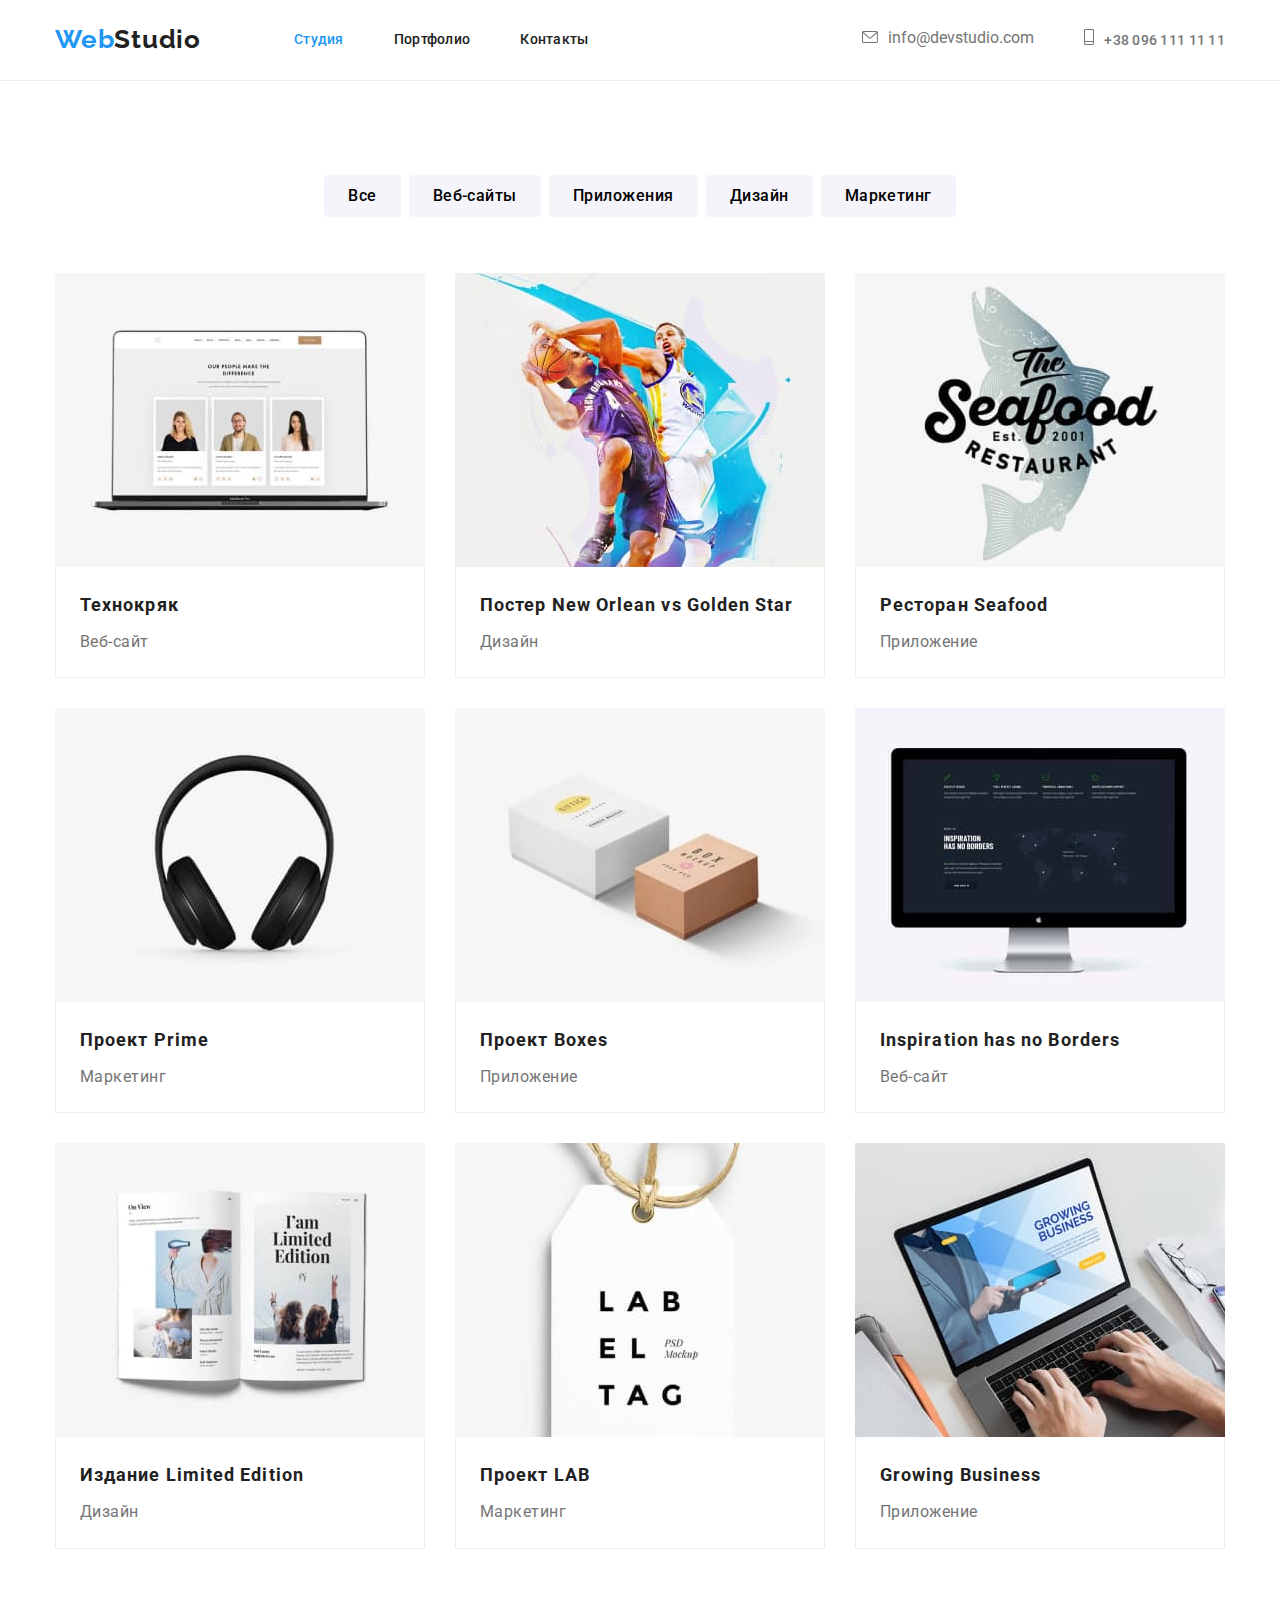
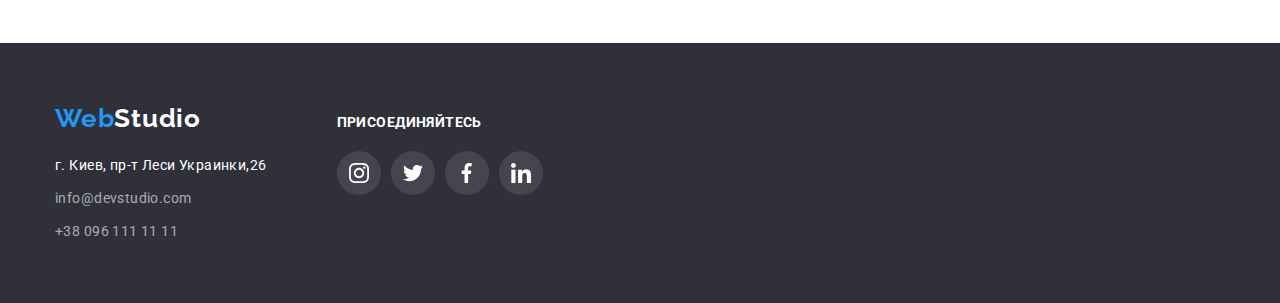
==== portfolio.html @ 0d08acb4 "homework 4 is ready" ====
<!DOCTYPE html>
<html lang="ru">

<head>
    <meta charset="UTF-8">
    <meta http-equiv="X-UA-Compatible" content="IE=edge">
    <meta name="viewport" content="width=device-width, initial-scale=1.0">
    <title>Портфолио</title>
    <link rel="preconnect" href="https://fonts.googleapis.com">
    <link rel="preconnect" href="https://fonts.gstatic.com" crossorigin>
    <link
        href="https://fonts.googleapis.com/css2?family=Raleway:wght@700&family=Roboto:wght@400;500;700;900&display=swap"
        rel="stylesheet" />
    <link rel="stylesheet" href="https://cdnjs.cloudflare.com/ajax/libs/modern-normalize/1.0.0/modern-normalize.min.css" />
    <link rel="stylesheet" href="./css/styles.css" />
</head>

<body>
    <header class="page-header">
        <div class="container page-header-container">
            <nav class="nav-header">
                <a class="logo current" href="./index.html">Web<span class="logo-studio logo">Studio</span></a>
                <ul class="list menu">
                    <li class="link-nav"><a class="link menu-link current" href="./index.html">Студия</a></li>
                    <li class="link-nav"><a class="link menu-link" href="./portfolio.html">Портфолио</a></li>
                    <li class="link-nav"><a class="link menu-link" href="/">Контакты</a></li>
                </ul>
            </nav>
            <ul class="list head-adress">
                <li class="address-item"><a class="link address-link" href="mailto:info@devstudio.com">
                        <svg class="address-link-icon" width="16px" height="12px" fill="#757575">
                            <use href="./img/sprite.svg#icon-mail"></use>
                        </svg>info@devstudio.com</a></li>
                <li class="address-item"><a class="link page-header-phone" href="tel:+380961111111"><svg
                            class="address-link-icon" width="10px" height="16px">
                            <use href="./img/sprite.svg#icon-phone"></use>
                        </svg>+38 096 111 11 11</a></li>
            </ul>
        </div>
    </header>

    <main>
        <section class="section"><div class="container">
           
            <h1 class="hidden">Навигация и портфолио</h1>

            <ul class="pages-nav-list list">
                <li class="nav-item">
                    <button class="firstbtn btn" type="button">Все</button>
                </li>
                <li class="nav-item">
                    <button class="secondbtn btn" type="button">Веб-сайты</button>
                </li>
                <li class="nav-item">
                    <button class="thirdbtn btn" type="button">Приложения</button>
                </li>
                <li class="nav-item">
                    <button class="fourthbtn btn" type="button">Дизайн</button>
                </li>
                <li class="nav-item">
                    <button class="fifthbtn btn" type="button">Маркетинг</button>
                </li>
            </ul>
            <ul class="ready-projects list">
                <li class="projects-item">
                    <img class="img" src="./img/ourpeople.jpg" alt="three people" width="370">
                    <div class="projects-box">
                        <a class="projects-box-link link" href="">
                    <h2 class="ready-projects-title heading">Технокряк</h2>
                    <p class="projects-text text"> Веб-сайт</p></a>
                    </div>
                </li>
                <li class="projects-item">
                    <img src="./img/basketball.jpg" alt="basketball" width="370">
                    <div class="projects-box">
                        <a class="projects-box-link link" href="">
                    <h2 class="ready-projects-title heading">Постер New Orlean vs Golden Star</h2>
                    <p class="projects-text text">Дизайн</p></a>
                    </div>
                </li>
                <li class="projects-item">
                    <img src="./img/seafood.jpg" alt="seafood" width="370">
                    <div class="projects-box">
                        <a class="projects-box-link link" href="">
                    <h2 class="ready-projects-title heading">Ресторан Seafood</h2>
                    <p class="projects-text text">Приложение</p></a>
                    </div>
                </li>
                <li class="projects-item">
                    <img src="./img/headphones.jpg" alt="headphones" width="370">
                    <div class="projects-box">
                        <a class="projects-box-link link" href="">
                    <h2 class="ready-projects-title heading">Проект Prime</h2>
                    <p class="projects-text text">Маркетинг</p></a>
                    </div>
                </li>
                <li class="projects-item">
                    <img src="./img/projectboxes.jpg" alt="boxes" width="370">
                    <div class="projects-box">
                        <a class="projects-box-link link" href="">
                    <h2 class="ready-projects-title heading">Проект Boxes</h2>
                    <p class="projects-text text">Приложение</p></a>
                    </div>
                </li>
                <li class="projects-item">
                    <img src="./img/screen.jpg" alt="blackscreen" width="370">
                    <div class="projects-box">
                        <a class="projects-box-link link" href="">
                    <h2 class="ready-projects-title heading">Inspiration has no Borders</h2>
                    <p class="projects-text text">Веб-сайт</p></a>
                    </div>
                </li>
                <li class="projects-item">
                    <img src="./img/journal.jpg" alt="journal" width="370">
                    <div class="projects-box">
                        <a class="projects-box-link link" href="">
                    <h2 class="ready-projects-title heading">Издание Limited Edition</h2>
                    <p class="projects-text text">Дизайн</p></a>
                    </div>
                </li>
                <li class="projects-item">
                    <img src="./img/label.jpg" alt="label" width="370">
                    <div class="projects-box">
                        <a class="projects-box-link link" href="">
                    <h2 class="ready-projects-title heading">Проект LAB</h2>
                    <p class="projects-text text">Маркетинг</p></a>
                    </div>
                </li>
                <li class="projects-item">
                    <img src="./img/notebook.jpg" alt="notebook" width="370">
                    <div class="projects-box">
                        <a class="projects-box-link link" href="">
                    <h2 class="ready-projects-title heading">Growing Business</h2>
                    <p class="projects-text text">Приложение</p></a>
                    </div>
                </li>
            </ul>
    </div>
        </section>
    </main>

    <footer class="footer">
        <div class="container container-box">
            <div class="footer-left">
                <a class="logo" href="./index.html">Web<span class="logo-footer">Studio</span></a>
                <address class="footer-address">
                    <ul class="footer-list">
                        <li class="footer-item">
                            <a class="link link-address" href="https://bit.ly/3O5jqAV" target="_blank"
                                rel="noopener noreferrer">г. Киев, пр-т Леси Украинки,26</a>
                        </li>
                        <li class="footer-item">
                            <a class="link link-footer" href="mailto:info@devstudio.com">info@devstudio.com</a>
                        </li>
                        <li class="footer-item">
                            <a class="link link-footer" href="tel:+380961111111">+38 096 111 11 11</a>
                        </li>
                    </ul>
                </address>
    
            </div>
            <div class="footer-right">
                <h2 class="footer-title">присоединяйтесь</h2>
                <ul class="social-links-list list">
                    <li class="social-links-list-item">
                        <a class="social-links-list-link footer-social-link" href="">
                            <svg class="footer-social-link-icon" width="20" height="20">
                                <use href="./img/sprite.svg#icon-instagram-2"></use>
                            </svg>
                        </a>
                    </li>
                    <li class="social-links-list-item">
                        <a class="social-links-list-link footer-social-link" href="">
                            <svg class="footer-social-link-icon" width="20" height="20">
                                <use href="./img/sprite.svg#icon-twitter"></use>
                            </svg>
                        </a>
                    </li>
                    <li class="social-links-list-item">
                        <a class="social-links-list-link footer-social-link" href="">
                            <svg class="footer-social-link-icon" width="20" height="20">
                                <use href="./img/sprite.svg#icon-facebook"></use>
                            </svg>
                        </a>
                    </li>
                    <li class="social-links-list-item">
                        <a class="social-links-list-link footer-social-link" href="">
                            <svg class="footer-social-link-icon" width="20" height="20">
                                <use href="./img/sprite.svg#icon-linkedin-1"></use>
                            </svg>
                        </a>
                    </li>
                </ul>
            </div>
        </div>
    </footer>
</body>
</html>
---- css/styles.css ----
:root {
    --primary-text-color: #212121;
    --accent-color:#2196F3;
    --secondary-text-color:#FFFFFF;
    --accent-text-color:#757575;
}

body {
    font-family: Roboto, sans-serif;
    color: var(--primary-text-color);
    background-color: var(--secondary-text-color);
}
h1, h2,h3,p {
margin-top: 0;
margin-bottom: 0;
}
ul, ol {
margin-top: 0;
margin-bottom: 0;
padding-left: 0;
}
.container {
    width: 1200px;
    margin:0 auto;
   /*outline: 1px solid green; */
   padding-left: 15px;
    padding-right: 15px;
}
.section {
    padding-top: 94px;
    padding-bottom: 94px;
}

.list {
    list-style: none;
    display: flex;
    flex-wrap: wrap;
}

.link {
    text-decoration: none;
}

.link:hover,
.link:focus {
    color: var(--secondary-text-color);
}
.title {
    margin-bottom: 50px;
    font-weight: 700;
    font-size: 36px;
    line-height: 1.17;
    text-align: center;
    letter-spacing: 0.03em;
    color: var(--primary-text-color);
}
.hidden {
    position: absolute;
    width: 1px;
    height: 1px;
    margin: -1px;
    border: 0;
    padding: 0;
    white-space: nowrap;
    overflow: hidden;
    clip: rect(0 0 0 0);
    clip-path: inset(100%);
}


/*header section*/

.page-header {
    border-bottom: 1px solid #ECECEC;
}
.page-header-container {
    display: flex;
    align-items: center;
    height: 80px;
    padding-top: 24px;
    padding-bottom: 25px;
}
.nav-header {
    display: flex;
    align-items: center;
    
}
.adress-container {
    display: flex;
    margin-left: auto;
}

.logo {
    text-decoration: none;
    color:var(--accent-color);
    font-family: "Raleway", sans-serif;
    font-size: 26px;
    letter-spacing: 0.03em;
    line-height: 1.2;
    font-weight: 700; 
}
.logo-studio {
    color: var(--primary-text-color);
}
.menu {
    margin-left: 93px;
}
.link-nav:not(:last-child) {
    margin-right: 50px;
}
.menu .menu-link.current {
    color: var(--accent-color);
}
.menu-link {
    font-weight: 500;
    font-size: 14px;
    line-height: 1.14;
    letter-spacing: 0.02em;
    color: var(--primary-text-color);
}
.menu-link:hover,
.menu-link:focus {
    color:var(--accent-color);
}
.head-adress {
    margin-left: auto;
}
.address-link {
    color: var(--accent-text-color);
}
.address-item + .address-item {
    margin-left: 50px;   
}
.address-link:hover, .address-link:focus {
color: var(--accent-color);
fill: var(--accent-text-color);
}
.address-link-icon {
    margin-right: 10px;
    fill: var(--accent-text-color);
}
.address-link-icon:hover, 
.address-link-icon:focus {
    fill: var(--accent-color);
}
.page-header-phone {
    font-weight: 500;
    font-size: 14px;
    line-height: 1.14;
    letter-spacing: 0.02em;
    color: var(--accent-text-color);
}
.page-header-phone:hover,
.page-header-phone:focus {
    color: var(--accent-color);
}


/* hero section*/

.modal-btn {
    min-width: 140px;
    box-shadow: 0px 4px 4px rgba(0, 0, 0, 0.15);
    font-weight: 700;
    font-size: 16px;
    line-height: 1.88;
    text-align: center;
    letter-spacing: 0.06em;
    color: var(--secondary-text-color);
    background-color: var(--accent-color);
    cursor: pointer;
    border-color: transparent;
    border-radius: 4px;
    padding: 10px 32px;
}

.central-inscription {
    margin: 0 auto 30px auto;
    font-weight: 900;
    font-size: 44px;
    line-height: 1.36;
    letter-spacing: 0.06em;
    text-transform: uppercase;
    color: var(--secondary-text-color);
    width: 696px;  
} 
.central-section {
    background: #2F303A;
    text-align: center;
    padding-top: 200px;
    padding-bottom: 200px;
    background-image: linear-gradient(rgba(47, 48, 58, 0.4), rgba(47, 48, 58, 0.4)), url("../img/hero/peopletalking.jpg");
    background-size: cover;
}


/*  particular qualities section  */


.particul-title {
    margin-bottom: 10px;
    font-weight: 700;
    font-size: 14px;
    line-height: 1.14;
    letter-spacing: 0.03em;
    text-transform: uppercase;   
}
.particul-text {
    font-size: 14px;
    line-height: 1.7;
    letter-spacing: 0.03em;
    color: var(--accent-text-color);
}
.particul-item {
    width: 270px;
}
.particul-item:not(:nth-child(4n)) {
    margin-right: 30px;
}
.particul-list-icon-container {
    display: flex;
    align-items: center;
    justify-content: center;
    width: 270px;
    height: 120px;
    margin-bottom: 30px;
    background: #F5F4FA;
    border-radius: 4px;
    padding-top: 30px;
    padding-bottom: 30px;
}


/* what are we doing section*/

.what-are-we-doing {
    padding-top: 0;
}
.what-img:not(:last-child) {
    margin-right: 30px;
}
img {
    display: block;
    max-width: 100%;
    height: auto;
}


/* Our team section*/


.team {
    background-color: #F5F4FA;
}

.team-list-name {
    font-weight: 500;
    font-size: 16px;
    line-height: 1.2;
    text-align: center;
    letter-spacing: 0.03em;
    color: var(--primary-text-color);
    margin-bottom: 10px;
}
.team-list-post {
    font-size: 16px;
    line-height: 1.2;
    text-align: center;
    letter-spacing: 0.03em;
    color: var(--accent-text-color);
    margin-bottom: 16px;
}
.team-list-item {
    background-color: var(--secondary-text-color);
    border-radius: 0px 0px 4px 4px;
    box-shadow: 0px 1px 3px rgba(0, 0, 0, 0.12), 0px 1px 1px rgba(0, 0, 0, 0.14), 0px 2px 1px rgba(0, 0, 0, 0.2);
    }
.team-list-item:not(:nth-child(4n)) {
    margin-right: 30px;
}
.team-item-text {
    padding-top: 30px;
    padding-bottom: 30px;
}
.social-list {
    display: flex;
    justify-content: center;
}
.social-list-link {
    display: flex;
    align-items: center;
    justify-content: center;
    width: 100%;
    height: 100%;
    border-radius: 50%;
    background-color: var(--secondary-text-color);
}
.social-list-item:not(:last-child) {
    margin-right: 10px;
}
.social-list-item {
    width: 44px;
    height: 44px;
}
.social-list-icon {
    fill: #afb1b8;
}
.social-list-link:hover,
.social-list-link:focus {
    background-color: var(--accent-color);
}
.social-list-link:hover .social-list-icon,
.social-list-link:focus .social-list-icon {
    fill: var(--secondary-text-color);
}

/*  OUR CLIENTS  */

.clients-list {
    display: flex;
    justify-content: center;
}

.clients-list-item {
    width: 170px;
    height: 92px;
}

.clients-list-item:not(:nth-child(6n)) {
    margin-right: 30px;
}

.clients-list-link {
    display: flex;
    align-items: center;
    justify-content: center;
    width: 100%;
    height: 100%;
    border: 1px solid #AFB1B8;
    border-radius: 4px;
}

.clients-list-link:hover,
.clients-list-link:focus {
    border: 1px solid var(--accent-color);
}
.client-logo {
    fill: #afb1b8;
}
.client-logo:hover,
.client-logo:focus {
    fill: var(--accent-color);
}

/*footer section*/

.container-box {
    display: flex;
    align-items:baseline;
}
.footer {
    background-color: #2F303A;
    padding-top: 60px;
    padding-bottom: 60px;
}
.logo-footer {
    color: var(--secondary-text-color);
    margin-bottom: 20px;
}
.link-footer {  
    font-style: normal;
    font-size: 14px;
    line-height: 1.7;
    letter-spacing: 0.03em;
    color:rgba(255, 255, 255, 0.6);;
}
.link-address {
    font-style: normal;
    font-size: 14px;
    line-height: 1.7;
    letter-spacing: 0.03em;
    color: var(--secondary-text-color);
}
.footer-item:not(:last-child) {
    margin-bottom: 9px;
}
.footer-address {
    margin-top: 20px;
}
.footer-list {
    list-style: none;
}
.footer-title {
    margin-bottom: 20px;
    font-size: 14px;
    line-height: 1.14;
    letter-spacing: 0.03em;
    text-transform: uppercase;
    color: var(--secondary-text-color);
}
.footer-right {
    display: flex;  
    flex-direction: column;
    margin-left: 70px;
}
.footer-social-link {
    background-color: rgba(255, 255, 255, 0.1);  
    color: var(--secondary-text-color);
}

.footer-social-link:hover,
.footer-social-link:focus {
    background-color: var(--accent-color);
}

.footer-social-link-icon {
    fill: var(--secondary-text-color);
}
.social-links-list-item:not(:last-child) {
    margin-right: 10px; 
}
.social-links-list-link {
    display: flex;
    align-items: center;
    justify-content: center;
    width: 44px;
    height: 44px;
    border-radius: 50%;
    background-color: rgba(255, 255, 255, 0.1);
}


/*=======Styles for Portfolio=======*/


.ready-projects {
    display: flex;
    flex-wrap: wrap;
} 
.projects {
    background-color:var(--secondary-text-color);
}
.address-link {
    color:  var(--accent-text-color);
}
.btn {
    font-family: inherit;
    font-weight: 500;
     font-size: 16px;
    line-height: 1.6;
    text-align: center;
    letter-spacing: 0.03em;
    cursor: pointer;
     padding: 6px 22px;
     border-radius: 4px;
     border-color: transparent;
    background-color: #F5F4FA;
}

.btn:hover, .btn:focus {
    box-shadow: 0px 3px 1px rgba(0, 0, 0, 0.1), 0px 1px 2px rgba(0, 0, 0, 0.08), 0px 2px 2px rgba(0, 0, 0, 0.12);
    color: var(--secondary-text-color);
    background-color: var(--accent-color);
}
.heading {
    font-weight: 700;
     font-size: 18px;
    line-height: 2;
    letter-spacing: 0.06em;
    color: var(--primary-text-color);
    margin-bottom: 4px;
}
.text {
    font-weight: 400;
    font-size: 16px;
    line-height: 1.9;
    letter-spacing: 0.03em;
    color: var(--accent-text-color);
}
.projects-box {
    padding: 20px 24px;
    border: 1px solid #EEEEEE;
    border-top: 0;

}

.pages-nav-list {
    display: flex;
    justify-content: center;
    margin-bottom: 56px; 
}
.nav-buttons {
    padding-top: 94px;
    padding-bottom: 94px;
}
.nav-item:not(:last-child) {
    margin-right: 8px;
}
.ready-projects {
    display: flex;
    flex-wrap: wrap;
}
.projects-item {
    width: calc((100% - 60px) / 3);
}
.projects-item:not(:nth-child(3n)) {
    margin-right: 30px;
}
.projects-item:not(:nth-last-child(-n + 3)) {
    margin-bottom: 30px;
}
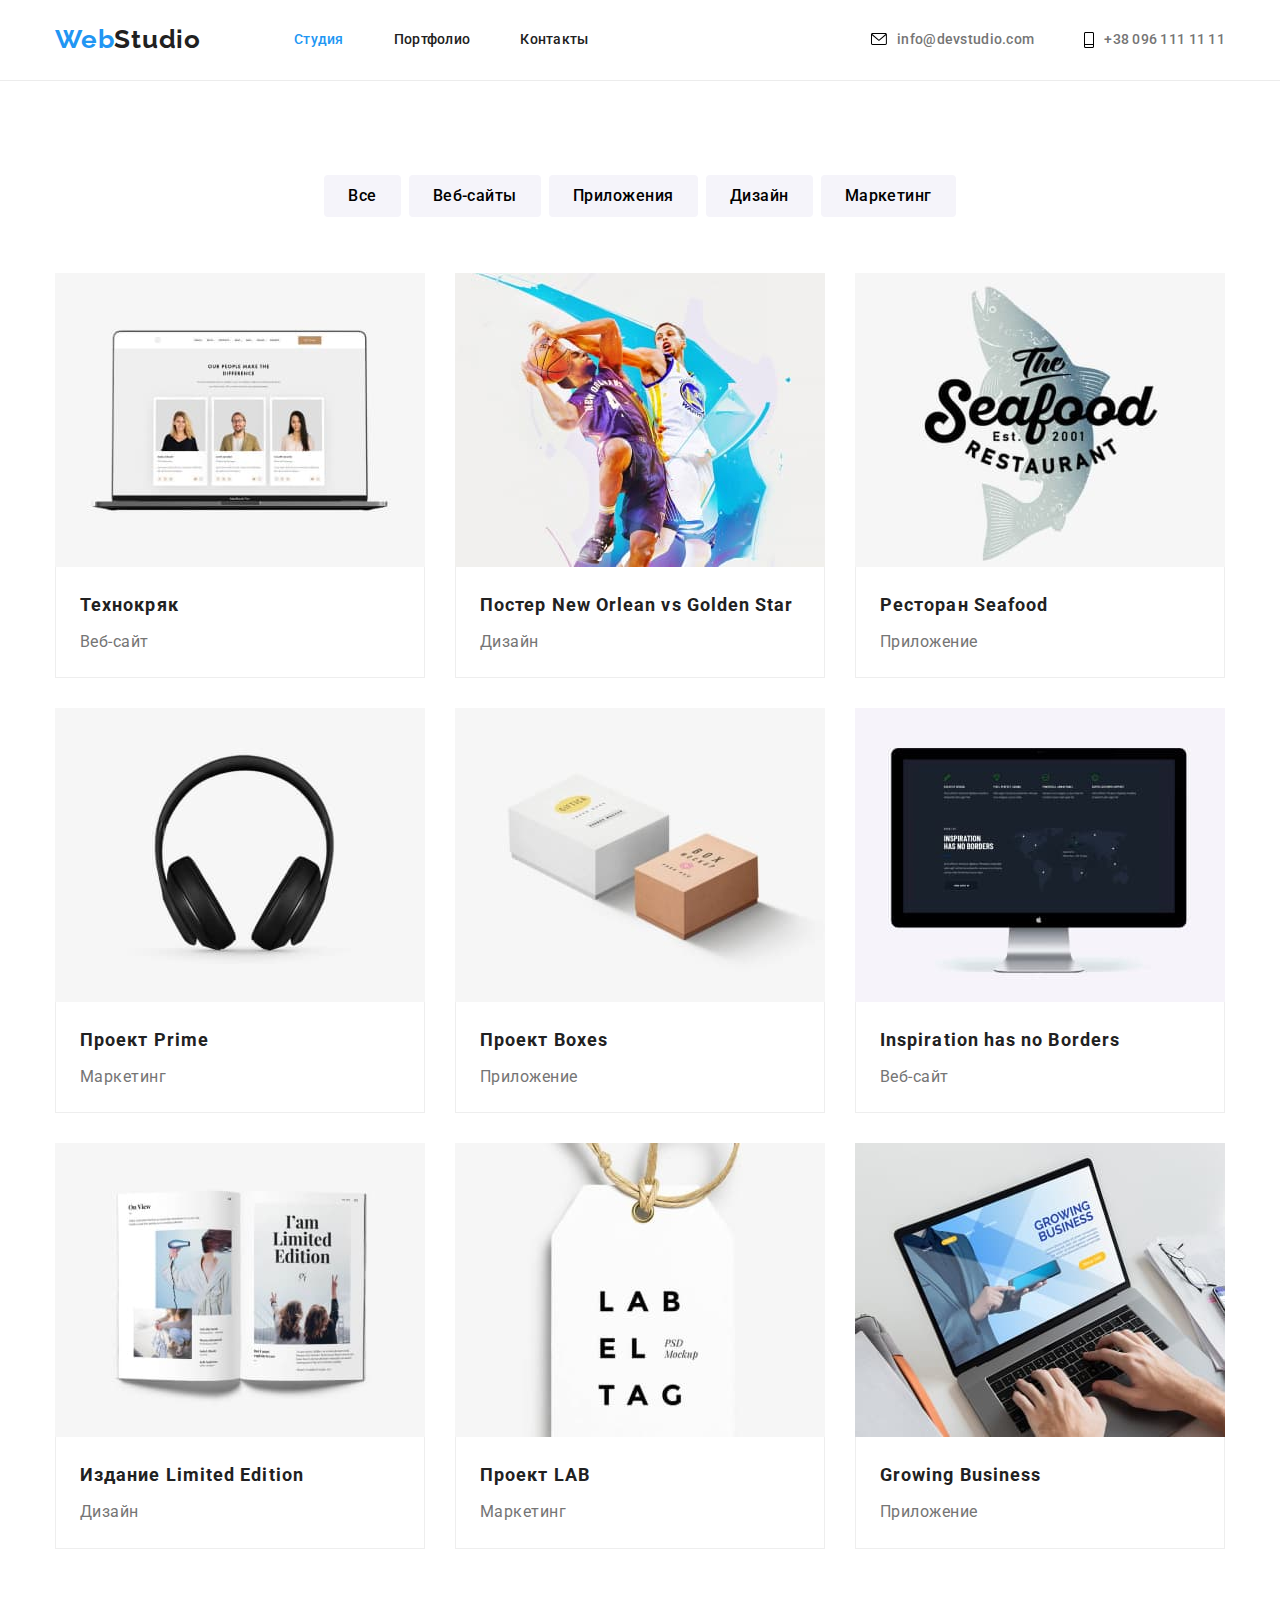
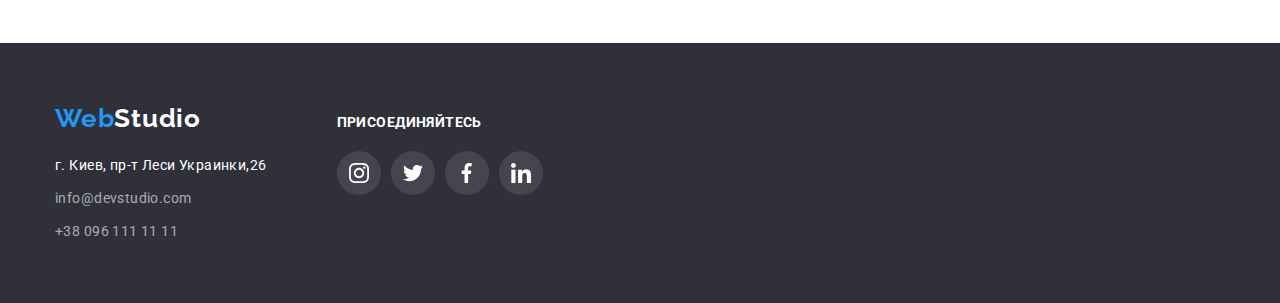
==== commit 107fb174: "update homework 4" ====
--- a/portfolio.html
+++ b/portfolio.html
@@ -28,10 +28,10 @@
             </nav>
             <ul class="list head-adress">
                 <li class="address-item"><a class="link address-link" href="mailto:info@devstudio.com">
-                        <svg class="address-link-icon" width="16px" height="12px" fill="#757575">
+                        <svg class="address-link-icon" width="16px" height="12px">
                             <use href="./img/sprite.svg#icon-mail"></use>
                         </svg>info@devstudio.com</a></li>
-                <li class="address-item"><a class="link page-header-phone" href="tel:+380961111111"><svg
+                <li class="address-item"><a class="link address-link" href="tel:+380961111111"><svg
                             class="address-link-icon" width="10px" height="16px">
                             <use href="./img/sprite.svg#icon-phone"></use>
                         </svg>+38 096 111 11 11</a></li>
@@ -63,76 +63,99 @@
             </ul>
             <ul class="ready-projects list">
                 <li class="projects-item">
+                    <a class="projects-box-link link" href="">
                     <img class="img" src="./img/ourpeople.jpg" alt="three people" width="370">
                     <div class="projects-box">
-                        <a class="projects-box-link link" href="">
+                        
                     <h2 class="ready-projects-title heading">Технокряк</h2>
-                    <p class="projects-text text"> Веб-сайт</p></a>
+                    <p class="projects-text text"> Веб-сайт</p>
                     </div>
-                </li>
-                <li class="projects-item">
-                    <img src="./img/basketball.jpg" alt="basketball" width="370">
-                    <div class="projects-box">
-                        <a class="projects-box-link link" href="">
+                    </a>
+                </li>
+                <li class="projects-item">
+
+<a class="projects-box-link link" href="">
+                        <img src="./img/basketball.jpg" alt="basketball" width="370">
+                    <div class="projects-box">
+                        
                     <h2 class="ready-projects-title heading">Постер New Orlean vs Golden Star</h2>
-                    <p class="projects-text text">Дизайн</p></a>
-                    </div>
-                </li>
-                <li class="projects-item">
-                    <img src="./img/seafood.jpg" alt="seafood" width="370">
-                    <div class="projects-box">
-                        <a class="projects-box-link link" href="">
+                    <p class="projects-text text">Дизайн</p>
+                              </div></a>
+                </li>
+   
+                <li class="projects-item">
+
+<a class="projects-box-link link" href="">
+                        <img src="./img/seafood.jpg" alt="seafood" width="370">
+                    <div class="projects-box">
+                        
                     <h2 class="ready-projects-title heading">Ресторан Seafood</h2>
-                    <p class="projects-text text">Приложение</p></a>
-                    </div>
-                </li>
-                <li class="projects-item">
-                    <img src="./img/headphones.jpg" alt="headphones" width="370">
-                    <div class="projects-box">
-                        <a class="projects-box-link link" href="">
+                    <p class="projects-text text">Приложение</p>
+                    </div></a>
+                </li>
+                <li class="projects-item">
+
+<a class="projects-box-link link" href="">
+                        <img src="./img/headphones.jpg" alt="headphones" width="370">
+                    <div class="projects-box">
+                        
                     <h2 class="ready-projects-title heading">Проект Prime</h2>
-                    <p class="projects-text text">Маркетинг</p></a>
-                    </div>
-                </li>
-                <li class="projects-item">
-                    <img src="./img/projectboxes.jpg" alt="boxes" width="370">
-                    <div class="projects-box">
-                        <a class="projects-box-link link" href="">
+                    <p class="projects-text text">Маркетинг</p>   
+                                 </div></a>
+                </li>
+
+                <li class="projects-item">
+
+<a class="projects-box-link link" href="">
+                        <img src="./img/projectboxes.jpg" alt="boxes" width="370">
+                    <div class="projects-box">
+                        
                     <h2 class="ready-projects-title heading">Проект Boxes</h2>
-                    <p class="projects-text text">Приложение</p></a>
-                    </div>
-                </li>
-                <li class="projects-item">
-                    <img src="./img/screen.jpg" alt="blackscreen" width="370">
-                    <div class="projects-box">
-                        <a class="projects-box-link link" href="">
+                    <p class="projects-text text">Приложение</p>
+                    </div></a>
+                </li>
+                <li class="projects-item">
+
+<a class="projects-box-link link" href="">
+                        <img src="./img/screen.jpg" alt="blackscreen" width="370">
+                    <div class="projects-box">
+                        
                     <h2 class="ready-projects-title heading">Inspiration has no Borders</h2>
-                    <p class="projects-text text">Веб-сайт</p></a>
-                    </div>
-                </li>
-                <li class="projects-item">
-                    <img src="./img/journal.jpg" alt="journal" width="370">
-                    <div class="projects-box">
-                        <a class="projects-box-link link" href="">
+                    <p class="projects-text text">Веб-сайт</p>
+                                  </div></a>
+                </li>
+ 
+                <li class="projects-item">
+
+<a class="projects-box-link link" href="">
+                        <img src="./img/journal.jpg" alt="journal" width="370">
+                    <div class="projects-box">
+                        
                     <h2 class="ready-projects-title heading">Издание Limited Edition</h2>
-                    <p class="projects-text text">Дизайн</p></a>
-                    </div>
-                </li>
-                <li class="projects-item">
-                    <img src="./img/label.jpg" alt="label" width="370">
-                    <div class="projects-box">
-                        <a class="projects-box-link link" href="">
+                    <p class="projects-text text">Дизайн</p>        
+                        </div></a>
+                </li>
+   
+                <li class="projects-item">
+
+<a class="projects-box-link link" href="">
+                        <img src="./img/label.jpg" alt="label" width="370">
+                    <div class="projects-box">
+                        
                     <h2 class="ready-projects-title heading">Проект LAB</h2>
-                    <p class="projects-text text">Маркетинг</p></a>
-                    </div>
-                </li>
-                <li class="projects-item">
+                    <p class="projects-text text">Маркетинг</p>     
+                        </div></a>
+                </li>
+
+                <li class="projects-item">
+                     <a class="projects-box-link link" href="">
+
                     <img src="./img/notebook.jpg" alt="notebook" width="370">
                     <div class="projects-box">
-                        <a class="projects-box-link link" href="">
+                       
                     <h2 class="ready-projects-title heading">Growing Business</h2>
-                    <p class="projects-text text">Приложение</p></a>
-                    </div>
+                    <p class="projects-text text">Приложение</p>
+                    </div></a>
                 </li>
             </ul>
     </div>
--- a/css/styles.css
+++ b/css/styles.css
@@ -125,35 +125,36 @@
 .head-adress {
     margin-left: auto;
 }
-.address-link {
-    color: var(--accent-text-color);
-}
+
 .address-item + .address-item {
     margin-left: 50px;   
 }
-.address-link:hover, .address-link:focus {
-color: var(--accent-color);
-fill: var(--accent-text-color);
-}
-.address-link-icon {
-    margin-right: 10px;
-    fill: var(--accent-text-color);
-}
-.address-link-icon:hover, 
-.address-link-icon:focus {
-    fill: var(--accent-color);
-}
-.page-header-phone {
+
+.address-link {
+    display: flex;
+    align-items: center;
     font-weight: 500;
     font-size: 14px;
     line-height: 1.14;
     letter-spacing: 0.02em;
     color: var(--accent-text-color);
-}
-.page-header-phone:hover,
-.page-header-phone:focus {
+    
+}
+
+.address-link-icon {
+    margin-right: 10px;
+  
+}
+
+.address-link:hover,
+.address-link:focus,
+.address-link-icon:hover,
+.address-link-icon.focus
+ {
     color: var(--accent-color);
-}
+    fill: var(--accent-color);
+}
+
 
 
 /* hero section*/
@@ -191,6 +192,11 @@
     padding-bottom: 200px;
     background-image: linear-gradient(rgba(47, 48, 58, 0.4), rgba(47, 48, 58, 0.4)), url("../img/hero/peopletalking.jpg");
     background-size: cover;
+    background-position: center;
+    background-repeat: no-repeat;
+    max-width: 1600px;
+    margin-left: auto;
+    margin-right: auto
 }
 
 
@@ -343,14 +349,12 @@
 .clients-list-link:hover,
 .clients-list-link:focus {
     border: 1px solid var(--accent-color);
+    fill: var(--accent-color);
 }
 .client-logo {
     fill: #afb1b8;
 }
-.client-logo:hover,
-.client-logo:focus {
-    fill: var(--accent-color);
-}
+
 
 /*footer section*/
 
@@ -440,9 +444,7 @@
 .projects {
     background-color:var(--secondary-text-color);
 }
-.address-link {
-    color:  var(--accent-text-color);
-}
+
 .btn {
     font-family: inherit;
     font-weight: 500;
@@ -481,6 +483,11 @@
     padding: 20px 24px;
     border: 1px solid #EEEEEE;
     border-top: 0;
+}
+
+.projects-box-link:hover,
+.projects-box-link:focus {
+    box-shadow: 0px 1px 1px rgba(0, 0, 0, 0.12), 0px 4px 4px rgba(0, 0, 0, 0.06), 1px 4px 6px rgba(0, 0, 0, 0.16);
 
 }
 
@@ -509,3 +516,4 @@
 .projects-item:not(:nth-last-child(-n + 3)) {
     margin-bottom: 30px;
 }
+
